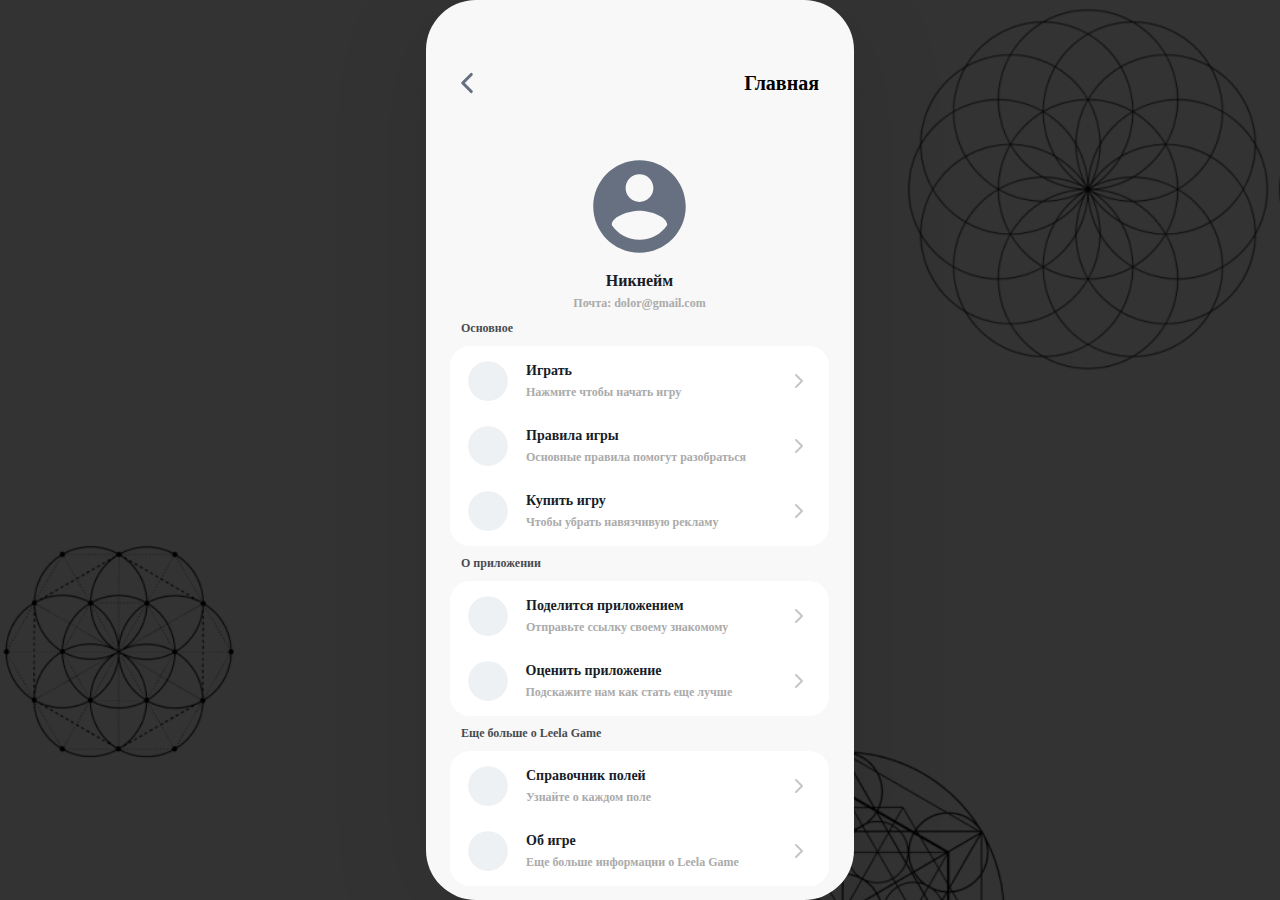
==== main.html @ deaa0a18 "Версия 1.2.27 Добавил Main.html" ====
<!DOCTYPE html>
<html lang="en">
    <head>
        <meta charset="UTF-8" />
        <meta name="viewport" content="width=device-width, initial-scale=1.0" />
        <title>Generated by Codia AI</title>
        <link rel="stylesheet" href="https://fonts.googleapis.com/css2?family=Mulish:wght@600;700&display=swap" />
        <link rel="stylesheet" href="styles.css">
    </head>
    <body>
        <div class="main-container">
            <div class="group">
                <div class="pic"></div>
                <span class="text">Главная</span>
            </div>
            <div class="box">
                <div class="img"></div>
                <div class="wrapper">
                    <span class="text-2">Никнейм</span
                    ><span class="text-3">Почта: dolor@gmail.com</span>
                </div>
                <div class="group-2"><span class="text-4">Основное</span></div>
                <div class="box-2">
                    <div class="box-3" id="playButton">
                        <div class="pic-2"></div>
                        <div class="box-4">
                            <span class="text-5">Играть</span><span class="text-6">Нажмите чтобы начать игру</span>
                        </div>
                        <div class="img-2"></div>
                    </div>                   
                    <div class="box-5">
                        <div class="pic-3"></div>
                        <div class="box-6">
                            <span class="text-7">Правила игры</span
                            ><span class="text-8">Основные правила помогут разобраться</span>
                        </div>
                        <div class="pic-4"></div>
                    </div>
                    <div class="box-7">
                        <div class="img-3"></div>
                        <div class="box-8">
                            <span class="text-9">Купить игру</span
                            ><span class="text-a">Чтобы убрать навязчивую рекламу</span>
                        </div>
                        <div class="pic-5"></div>
                    </div>
                </div>
                <div class="box-9"><span class="text-b">О приложении</span></div>
                <div class="group-3">
                    <div class="wrapper-2">
                        <div class="pic-6"></div>
                        <div class="wrapper-3">
                            <span class="text-c">Поделится приложением</span
                            ><span class="text-d">Отправьте ссылку своему знакомому</span>
                        </div>
                        <div class="pic-7"></div>
                    </div>
                    <div class="wrapper-4">
                        <div class="pic-8"></div>
                        <div class="box-a">
                            <span class="text-e">Оценить приложение</span
                            ><span class="text-f">Подскажите нам как стать еще лучше</span>
                        </div>
                        <div class="pic-9"></div>
                    </div>
                </div>
                <div class="group-4">
                    <span class="text-10">Еще больше о Leela Game</span>
                </div>
                <div class="section">
                    <div class="group-5">
                        <div class="pic-a"></div>
                        <div class="box-b">
                            <span class="text-11">Справочник полей</span
                            ><span class="text-12">Узнайте о каждом поле </span>
                        </div>
                        <div class="img-4"></div>
                    </div>
                    <div class="box-c">
                        <div class="img-5"></div>
                        <div class="wrapper-5">
                            <span class="text-13">Об игре</span
                            ><span class="text-14">Еще больше информации о Leela Game</span>
                        </div>
                        <div class="img-6"></div>
                    </div>
                </div>
            </div>
        </div>
        <!-- Generated by Codia AI - https://codia.ai/ -->
    </body>
</html>
---- styles.css ----
:root { /* Тема */
    --background-color-light: #333; /* Тёмный фон теперь светлая тема */
    --background-color-dark: #f4f4f4; /* Светлый фон теперь тёмная тема */
    --text-color-light: #fff; /* Светлый текст для "светлой темы" */
    --text-color-dark: #000; /* Тёмный текст для "тёмной темы" */ 
    --primary-color-light: #333; /* Цвет основной кнопки для новой "светлой темы" */
    --primary-color-dark: #333; /* Цвет основной кнопки для новой "тёмной темы" */
    /*--modal-bg-light: #c72525;
    --modal-bg-dark: #333333;*/
    /*--theme-color-light: #a50d0d; /* Цвет строки состояния для светлой темы */
    /*--theme-color-dark: #333; /* Цвет строки состояния для темной темы */
}

.theme-switcher { /* Переключатель темы */
    position: absolute; /* Абсолютное позиционирование элемента */
    top: 10px; /* Отступ сверху от родителя */
    right: 10px; /* Отступ справа от родителя */
    font-size: 16px; /* Размер шрифта элемента */
}

.toggle { /* Переключатель темы */
    position: relative; /* Относительное позиционирование для точного размещения дочерних элементов. */
    display: inline-block;
    width: 60px; /* Размер круга */
    height: 60px; /* Размер круга */
}

.toggle input { /* Переключатель темы */
    opacity: 0; /* Скрывает чекбокс */
    width: 0;
    height: 0;
}

.slider { /* Переключатель темы */
    position: absolute;
    cursor: pointer;
    top: 0;
    left: 0;
    width: 30px; /* Размер круга */
    height: 30px; /* Размер круга */
    background-color: #ccc; /* Цвет по умолчанию */
    border-radius: 50%; /* Делаем переключатель кругом */
    display: flex;
    align-items: center; /* Центрируем содержимое по вертикали */
    justify-content: center; /* Центрируем содержимое по горизонтали */
    transition: background-color 0.4s; /* Плавный переход для смены цвета */
}

.slider .icon { /* Переключатель темы */
    width: 24px; /* Размер иконок */
    height: 24px;
}

.slider .day-icon { /* Переключатель темы */
    display: block; /* Показываем иконку солнца по умолчанию */
}

.slider .night-icon { /* Переключатель темы */
    display: none; /* Скрываем иконку луны по умолчанию */
}

.toggle input:checked + .slider { /* Переключатель темы */
    background-color: #474747; /* Цвет для тёмной темы */
}

.toggle input:checked + .slider .day-icon { /* Переключатель темы */
    display: none; /* Скрываем иконку солнца при включении */
}

.toggle input:checked + .slider .night-icon { /* Переключатель темы */
    display: block; /* Показываем иконку луны при включении */
}


html, body {
    height: 100vh; /* Делаем всю страницу на 100% высоты экрана */
    width: 100vw;  /* Гарантируем полную ширину */
    margin: 0;
    padding: 0;
}

body {
    display: flex;
    flex-direction: column;
    align-items: center;
    justify-content: center;
    background-image: url('back.png'); /* Устанавливаем фоновое изображение */
    background-repeat: no-repeat;
    background-size: cover; /* Фон заполняет весь экран */
    background-position: center; /* Центрируем изображение */
    background-attachment: fixed; /* Фиксируем фон при прокрутке */
    background-color: var(--background-color-light); /* Фон для темы */
    color: var(--text-color-light); /* Цвет текста */
    transition: background-color 0.3s, color 0.3s; /* Плавный переход тем */
}

.game-version { /* Номер версии */
    position: absolute; /* Устанавливаем абсолютное позиционирование */
    top: 10px; /* Отступ от верхнего края */
    left: 20px; /* Отступ от левого края */
    font-size: 12px; /* Размер шрифта */
    color: #555; /* Цвет текста */
    padding: 5px 10px; /* Внутренние отступы */
    border-radius: 5px; /* Скругленные углы */
    z-index: 1000; /* Поверх других элементов */
    font-family: 'Inter', sans-serif;
}

.board-container {
    border-radius: 20px;
    position: relative;
    width: 82vmin;
    height: 82vmin;
    background: url('background.webp') no-repeat center center;
    background-size: cover;
    border: 2px solid var(--text-color-light);
    margin-left: auto; /* Автоматический отступ слева */
    margin-right: auto; /* Автоматический отступ справа */
}


.board { /* Доска деление */
    display: grid; /* Использует CSS Grid Layout для упрощения размещения элементов */
    grid-template-columns: repeat(9, 1fr); /* Делит контейнер на 9 равных колонок */
    grid-template-rows: repeat(8, 1fr); /* Делит контейнер на 8 равных строк */
    gap: 0; /* Убирает отступы между элементами сетки */
    position: absolute; /* Абсолютное позиционирование внутри родительского элемента */
    width: 100%; /* Ширина элемента занимает 100% от родительского контейнера */
    height: 100%; /* Высота элемента занимает 100% от родительского контейнера */
    border-radius: 20px;
    background: rgba(255, 255, 255, 0.2); /* Полупрозрачный белый фон для сетки */
}

.board::before { /* Доска элементы */
    content: ""; /* Добавляет псевдоэлемент перед содержимым .board */
    position: absolute; /* Абсолютное позиционирование внутри элемента .board */
    top: 0; /* Располагает верхнюю границу псевдоэлемента у верхней границы родителя */
    left: 0; /* Располагает левую границу псевдоэлемента у левой границы родителя */
    right: 0; /* Располагает правую границу псевдоэлемента у правой границы родителя */
    bottom: 0; /* Располагает нижнюю границу псевдоэлемента у нижней границы родителя */
    background-image: linear-gradient(to right, rgba(0, 0, 0, 0.1) 1px, transparent 1px), linear-gradient(to bottom, rgba(0, 0, 0, 0.1) 1px, transparent 1px); /* Добавляет две перекрещивающиеся сетки для создания эффекта линий */
    background-size: calc(100% / 9) calc(100% / 8); /* Размер ячеек сетки соответствует количеству колонок и строк */
    pointer-events: none; /* Отключает возможность взаимодействия с псевдоэлементом (например, клики) */
}

.cell {
    display: flex; /* Делает ячейку гибким контейнером */
    flex-direction: column; /* Располагает текст внутри ячейки по вертикали */
    align-items: center; /* Центрирует содержимое по горизонтали */
    justify-content: flex-start; /* Центрирует содержимое по вертикали */
    text-align: center; /* Центрирует текст */
    padding: 5%; /* Внутренний отступ от границ ячейки */
    font-size: 1vmin; /* Размер шрифта текста внутри ячейки */
    font-weight: bold; /* Делает текст жирным */
    color: #fff; /* Цвет текста */
    text-shadow: 1px 1px 2px #000; /* Тень для текста */
    background: rgba(0, 0, 0, 0.0); /* Полупрозрачный фон */
    overflow: hidden; /* Убирает содержимое, выходящее за границы */
    font-family: -apple-system, BlinkMacSystemFont, 'Segoe UI', Roboto, 'Helvetica Neue', Arial, sans-serif;
}

.cell span {
    font-size: 2.9vmin; /* Размер шрифта для цифр */
}

.player {
    width: 40px; /* Устанавливает ширину игрока */
    height: 40px; /* Устанавливает высоту игрока */
    background-color: rgba(229, 255, 0, 0.696); /* Полупрозрачный желтый цвет для игрока */
    border-radius: 50%; /* Делает игрока кругом */
    position: absolute; /* Абсолютное позиционирование для точного размещения */
    transform: translate(-50%, -50%); /* Центрирует элемент относительно своей позиции */
}

.controls {
    padding: 10px;
    position: relative;
    max-width: 400px; /* Максимальная ширина, чтобы не было слишком большого растяжения */
    margin-bottom: 10px; /* Отступ снизу */
}

.log { /* История логи */
    border-radius: 20px; /* Закругляет углы контейнера доски */
    max-width: 90vmin; /* Устанавливает максимальную ширину лога */
    margin-top: 10px; /* Отступ сверху для отделения от других элементов */
    text-align: left; /* Выравнивает текст по левому краю */
    font-size: 16px; /* Размер шрифта для текста */
    overflow-y: auto; /* Добавляет прокрутку по вертикали, если содержимое превышает высоту */
    height: 100%; /* Устанавливает фиксированную высоту для лога */
    border: 1px solid var(--text-color-dark); /* Рамка с использованием темного цвета текста */
    padding: 5px; /* Внутренние отступы вокруг текста */
    background: var(--background-color-light); /* Фон с использованием переменной темы */
}

.log-table { /* История логи1 */
    width: 100%; /* Таблица занимает всю ширину родителя */
    border-collapse: collapse; /* Убирает промежутки между границами ячеек */
    text-align: left; /* Выравнивание текста по левому краю */
    font-family: 'Inter', sans-serif;
}

.log-table th, .log-table td { /* История логи2 */
    padding: 8px; /* Внутренние отступы внутри ячеек */
    font-family: 'Inter', sans-serif;
}

.log-table th { /* История логи3 */
    background-color: var(--primary-color-light); /* Фон заголовков таблицы с использованием переменной темы */
    color: var(--text-color-light); /* Цвет текста заголовков */
    border-radius: 25px; /* Закругляет углы контейнера доски */
}

/* Кнопка "Начать заново" */
.restart-button {
    display: block; /* Превращаем кнопку в блочный элемент */
    font-size: 14px; /* Размер шрифта кнопки */
    padding: 10px 20px; /* Внутренние отступы для кнопки */
    margin-top: -68px; /* Отступ сверху для отделения от других элементов */
    margin-bottom: 20px; /* Отступ снизу для отделения от других элементов */
    background-color: #5a5a5a; /* Цвет фона кнопки */
    color: rgb(205, 205, 205); /* Цвет текста кнопки */
    border: none; /* Убираем стандартную рамку кнопки */
    border-radius: 25px; /* Закругленные углы кнопки */
    cursor: pointer; /* Указывает, что кнопка кликабельна */
    transition: background-color 0.3s ease; /* Плавное изменение цвета при наведении */
    font-family: 'Inter', sans-serif;
    margin-left: auto; /* Автоматический отступ слева */
    margin-right: auto; /* Автоматический отступ справа */
}

.restart-button:hover {
    background-color: #292929; /* Темнее при наведении */
}

/* Стили для 3D кубика */
.gen-container {
    display: inline-block;
    justify-content: center; /* Центрируем кубик по горизонтали */
    position: relative;
    width: 80px;
    height: 80px;
    perspective: 600px;
}

.contain-dice-6 {
    width: 100%;
    height: 100%;
    position: relative;
    transform-style: preserve-3d;
}

.dice {
    font-size: 20px; /* Устанавливает размер шрифта для текста внутри кнопки */
    cursor: pointer; /* Указывает, что элемент кликабельный */
    padding: 10px 20px; /* Добавляет внутренние отступы вокруг текста */
    background-color: var(--primary-color-light); /* Задает фон кнопки с использованием переменной темы */
    color: var(--text-color-light); /* Цвет текста кнопки */
    border: none; /* Убирает стандартную рамку кнопки */
    border-radius: 5px; /* Закругленные углы для кнопки */
}

.dice:hover {
    background-color: #0056b3; /* Меняет фон кнопки при наведении */
}

.dice-6 {
    width: 100%;
    height: 100%;
    position: absolute;
    transform-style: preserve-3d;
    transition: transform 0.6s ease;
}

.die-list {
    width: 100%;
    height: 100%;
    margin: 0;
    padding: 0;
    list-style: none;
    position: relative;
    transform-style: preserve-3d;
}

.die-item {
    position: absolute;
    width: 100%;
    height: 100%;
    backface-visibility: hidden;
    background: #ebebeb; /* Цвет кубика */
    border: 1px solid #323232; /* Цвет границы кубика */
    border-radius: 12px; /* Закругленные углы, если нужны */
    box-sizing: border-box;
    transform: translateZ(40px); /* Позиционируем грани в 3D-пространстве */
}

.die-item[data-side="1"] { transform: rotateX(0deg) translateZ(40px); }
.die-item[data-side="2"] { transform: rotateY(180deg) translateZ(40px); }
.die-item[data-side="3"] { transform: rotateY(-90deg) translateZ(40px); }
.die-item[data-side="4"] { transform: rotateY(90deg) translateZ(40px); }
.die-item[data-side="5"] { transform: rotateX(-90deg) translateZ(40px); }
.die-item[data-side="6"] { transform: rotateX(90deg) translateZ(40px); }

.dot {
    position: absolute;
    width: 12px; /* Размер точки */
    height: 12px;
    border-radius: 50%; /* Круглая форма */
    background: radial-gradient(circle, #000 100%, #333); /* Градиент для вдавленного вида */
    box-shadow: inset 2px 2px 3px rgba(255, 255, 255, 0.5); /* Внутренняя тень */
}

/* Расположение точек для каждой грани */
.die-item[data-side="1"] .dot { top: 50%; left: 50%; transform: translate(-50%, -50%); }
.die-item[data-side="2"] .dot:nth-child(1) { top: 20%; left: 20%; transform: translate(-50%, -50%); }
.die-item[data-side="2"] .dot:nth-child(2) { top: 80%; left: 80%; transform: translate(-50%, -50%); }
.die-item[data-side="3"] .dot:nth-child(1) { top: 20%; left: 20%; transform: translate(-50%, -50%); }
.die-item[data-side="3"] .dot:nth-child(2) { top: 50%; left: 50%; transform: translate(-50%, -50%); }
.die-item[data-side="3"] .dot:nth-child(3) { top: 80%; left: 80%; transform: translate(-50%, -50%); }
.die-item[data-side="4"] .dot:nth-child(1) { top: 20%; left: 20%; transform: translate(-50%, -50%); }
.die-item[data-side="4"] .dot:nth-child(2) { top: 20%; left: 80%; transform: translate(-50%, -50%); }
.die-item[data-side="4"] .dot:nth-child(3) { top: 80%; left: 20%; transform: translate(-50%, -50%); }
.die-item[data-side="4"] .dot:nth-child(4) { top: 80%; left: 80%; transform: translate(-50%, -50%); }
.die-item[data-side="5"] .dot:nth-child(1) { top: 20%; left: 20%; transform: translate(-50%, -50%); }
.die-item[data-side="5"] .dot:nth-child(2) { top: 20%; left: 80%; transform: translate(-50%, -50%); }
.die-item[data-side="5"] .dot:nth-child(3) { top: 50%; left: 50%; transform: translate(-50%, -50%); }
.die-item[data-side="5"] .dot:nth-child(4) { top: 80%; left: 20%; transform: translate(-50%, -50%); }
.die-item[data-side="5"] .dot:nth-child(5) { top: 80%; left: 80%; transform: translate(-50%, -50%); }
.die-item[data-side="6"] .dot:nth-child(1) { top: 20%; left: 20%; transform: translate(-50%, -50%); }
.die-item[data-side="6"] .dot:nth-child(2) { top: 50%; left: 20%; transform: translate(-50%, -50%); }
.die-item[data-side="6"] .dot:nth-child(3) { top: 80%; left: 20%; transform: translate(-50%, -50%); }
.die-item[data-side="6"] .dot:nth-child(4) { top: 20%; left: 80%; transform: translate(-50%, -50%); }
.die-item[data-side="6"] .dot:nth-child(5) { top: 50%; left: 80%; transform: translate(-50%, -50%); }
.die-item[data-side="6"] .dot:nth-child(6) { top: 80%; left: 80%; transform: translate(-50%, -50%); }

.die-list { transition: transform 0.6s ease; }


.die-list { /* Анимация броска */
    transition: transform 0.6s ease; /* Добавляет плавный переход для вращения кубика */
}

.die-list[data-roll="1"] { transform: rotateX(0deg) rotateY(0deg); }
.die-list[data-roll="2"] { transform: rotateY(180deg); }
.die-list[data-roll="4"] { transform: rotateY(-90deg); }
.die-list[data-roll="3"] { transform: rotateY(90deg); }
.die-list[data-roll="6"] { transform: rotateX(-90deg); }
.die-list[data-roll="5"] { transform: rotateX(90deg); }

.trail { /* Шлейф после броска */
    width: 40px; /* Размер шлейфа совпадает с размером игрока */
    height: 40px;
    background-color: rgba(255, 183, 0, 0.3); /* Полупрозрачный красный цвет */
    border-radius: 50%; /* Круглый элемент */
    position: absolute;
    transform: translate(-50%, -50%);
    pointer-events: none; /* Шлейф не мешает кликам */
    animation: fadeOut 2.5s ease-out forwards; /* Анимация исчезновения */
}

@keyframes fadeOut {
    0% {
        opacity: 1;
    }
    100% {
        opacity: 0;
    }
}

.footer {
    position: fixed; /* Фиксируем футер внизу экрана */
    bottom: 1px; /* Отступ от нижнего края экрана */
    left: 50%; /* Центрируем футер по горизонтали */
    transform: translateX(-50%); /* Для точного центрирования */
    width: 100%; /* Задаём ширину футера */
    height: 60px; /* Высота футера */
    background-color: var(--footer-bg-light); /* Цвет по умолчанию */
    color: var(--footer-text-light); /* Цвет текста по умолчанию */
    border-radius: 40px 40px 0 0; /* Закругление только сверху */
    box-shadow: 0 7px 5px rgba(0, 0, 0, 0.2); /* Добавляем тень */
    display: flex; /* Flexbox для размещения содержимого */
    justify-content: space-around; /* Равномерное распределение кнопок */
    align-items: center; /* Центрируем кнопки по вертикали */
    z-index: 100; /* Поверх других элементов */
/* padding: 0 10px; /* Внутренние отступы */
    transition: background-color 0.4s, color 0.4s; /* Плавный переход для цвета */
}

.footer-button {
    background: none; /* Убираем стандартный фон кнопок */
    border: none; /* Убираем рамку кнопок */
    cursor: pointer; /* Указатель мыши при наведении */
    text-align: center; /* Текст под иконкой */
    display: flex; /* Flexbox для расположения текста и иконки */
    flex-direction: column; /* Иконка сверху, текст снизу */
    align-items: center; /* Центрируем содержимое кнопки */
    justify-content: center; /* Центрируем содержимое кнопки */
    font-size: 16px; /* Размер текста */
    color: inherit; /* Используем цвет текста футера */
    font-family: -apple-system, BlinkMacSystemFont, 'Segoe UI', Roboto, 'Helvetica Neue', Arial, sans-serif;
}

.footer-icon {
    width: 24px; /* Ширина иконки */
    height: 24px; /* Высота иконки */
    filter: invert(16%) sepia(0%) saturate(0%) hue-rotate(0deg) brightness(75%);    margin-bottom: 4px; /* Отступ между иконкой и текстом */
}

.footer-button:hover .footer-icon {
    filter: invert(25%) sepia(0%) saturate(0%) hue-rotate(0deg) brightness(100%);
}

.footer-button span {
    font-size: 12px; /* Размер текста под иконкой */
}

.modal {
    background-color: var(--modal-bg-light);
}

body.dark-mode .modal {
    background-color: var(--modal-bg-dark);
}
/* Основной стиль модального окна */
.modal {
    position: fixed;
    bottom: -100%; /* Скрыто за пределами экрана */
    left: 0;
    width: 100%;
    height: 75vh; /* Высота окна 75% от высоты экрана */
    background-color: rgb(240, 240, 240); /* Светло-серый фон окна */
    box-shadow: 0 -4px 10px rgba(0, 0, 0, 0.2); /* Тень для эффекта подъёма */
    border-top-left-radius: 20px;
    border-top-right-radius: 20px;
    transition: bottom 0.3s ease-in-out; /* Анимация появления */
    z-index: 1000; /* Поверх overlay */
    display: flex; /* Flexbox для управления размещением */
    overflow: hidden; /* Обрезает содержимое за закруглениями */
    flex-direction: column; /* Элементы располагаются вертикально */
}

/* Содержимое модального окна */
.modal-content {
    padding: 20px;
    text-align: center;
    flex: 1; /* Занимает всё доступное пространство, оставляя место для кнопки */
    overflow-y: auto; /* Прокрутка содержимого, если его больше окна */
    z-index: 2; /* Поверх overlay */
}

/* Кнопка "Свернуть" */
.close-button {
    background: none;
    border: none;
    cursor: pointer;
    width: 40px;
    height: 40px;
    margin: 10px auto; /* Центрируем кнопку горизонтально */
    display: block;
    text-align: center;
    align-self: center; /* Центрируем кнопку внутри flex-контейнера */
    z-index: 2; /* Поверх overlay */
}

/* Затемнение фона (overlay) */
.modal-overlay {
    position: absolute;
    top: 0;
    left: 0;
    width: 100%;
    height: 100%;
    background-color: rgba(0, 0, 0, 0.5); /* Полупрозрачный тёмный фон */
    z-index: 1; /* Под контентом модального окна */
}

/*Затемнение фона при открытом модальном окне*/
body.modal-open::before {
    content: '';
    position: fixed;
    top: 0;
    left: 0;
    width: 100%;
    height: 100%;
    background-color: rgba(0, 0, 0, 0.5); /* Тёмный фон при открытии модального окна */
    z-index: 999; /* Затемнение под модальным окном */
}

/* Добавьте эти стили в ваш CSS файл */
.modal-content {
    display: flex;
    flex-direction: column;
    max-height: 80vh;
    overflow-y: auto;
}

.modal-content h2 {
    margin-bottom: 20px;
    text-align: center;
    font-size: 16px; /* Размер текста под иконкой */
    font-family: 'Inter', sans-serif;
}

.log {
    flex-grow: 1; /* Позволяет истории занимать доступное пространство */
    overflow-y: auto; /* Добавляет прокрутку, если контент выходит за границы */
    max-height: 60vh; /* Ограничивает высоту истории ходов */
}

/* Обновленные стили для таблицы логов */
.log-table {
    width: 100%;
    border-collapse: collapse;
    border-spacing: 0;
}

.log-table th,
.log-table td {
    padding: 8px;
    text-align: left;
    border: none; /* Убираем границы ячеек */
}

/* Стиль для заголовка таблицы */
.log-table thead {
    position: sticky;
    top: 0;
    z-index: 10;
}

/* Делаем одну строку для заголовка */
.log-table thead tr {
    display: flex;
    width: 100%;
}

/* Задаем ширину для каждой колонки заголовка */
.log-table thead th {
    flex: 1;
}

/* Первая колонка (Ход) поменьше */
.log-table thead th:first-child {
    flex: 0.5;
}

/* Последняя колонка (Описание) побольше */
.log-table thead th:last-child {
    flex: 2;
}

/* Стили для тела таблицы */
.log-table tbody tr {
    display: flex;
    width: 100%;
    border-bottom: 1px solid rgba(0, 0, 0, 0.1); /* Тонкая линия между строками */
}

.log-table tbody td {
    flex: 1;
}

/* Соответствующие пропорции для ячеек тела таблицы */
.log-table tbody td:first-child {
    flex: 0.5;
}

.log-table tbody td:last-child {
    flex: 2;
}

/* Чередующийся цвет строк */
.log-table tbody tr:nth-child(even) {
    background-color: rgba(0, 0, 0, 0.05);
}


/* Стили для окна с текущим ходом */
.turn-info {
    display: flex;
    align-items: center;
    --primary-color-light: #333; /* Цвет основной кнопки для новой "светлой темы" */
    --primary-color-dark: #333; /* Цвет основной кнопки для новой "тёмной темы" */
    border-radius: 10px;
    margin: 10px auto; /* Центрирование блока */
    padding: 10px;
    box-shadow: 0 4px 10px rgba(0, 0, 0, 0.2);
    width: 77vmin;
    height: 20vmin;
    position: relative;
    justify-content: flex-start;
    width: 79vw; /* 80% ширины экрана */
    max-width: 400px; /* Максимальная ширина, чтобы не было слишком большого растяжения */
    font-family: 'Inter', sans-serif;
}

.turn-icon {
    width: 100%;
    height: 100%;
    object-fit: cover;
    border-radius: 15px;
}

.icon-container {
    position: relative;
    width: 70px; /* Размер картинки */
    height: 70px;
    border-radius: 15px;
    overflow: hidden;
}

.dice-overlay {
    position: absolute;
    top: 50%;
    left: 50%;
    transform: translate(-50%, -50%); /* Центрируем текст внутри картинки */
    background: rgba(0, 0, 0, 0.7);
    color: white;
    font-weight: bold;
    font-size: 18px;
    padding: -1px 10px;
    border-radius: 50%;
    text-align: center;
    width: 40px;
    height: 40px;
    display: flex;
    align-items: center;
    justify-content: center;
}

.turn-text {
    display: flex;
    flex-direction: column; /* Название сверху, ход под ним */
    justify-content: center;
    align-items: flex-start; /* Выравниваем текст влево */
    margin-left: 15px; /* Отступ слева от картинки */
}

.turn-name {
    font-weight: bold;
    font-size: 16px;
}

.turn-details {
    font-size: 14px;
    color: gray;
}

.dice-result {
    background: rgba(0, 0, 0, 0.1);
    padding: 8px 12px;
    border-radius: 12px;
    font-weight: bold;
    font-size: 14px;
    position: absolute;
    right: 10px;
    bottom: 10px;
}


.turn-buttons {
    display: flex;
    gap: 10px; /* Расстояние между кнопками */
    margin-top: 8px; /* Отступ сверху от текста */
    }

.turn-btn {
    background-color: #555;
    color: white;
    width: 100px;
    height: 33px;
    border: none;
    padding: 5px 12px;
    border-radius: 8px;
    font-size: 14px;
    cursor: pointer;
    transition: background 0.3s;
    font-family: -apple-system, BlinkMacSystemFont, 'Segoe UI', Roboto, 'Helvetica Neue', Arial, sans-serif;
}

.turn-btn:hover {
    background-color: #777;
}


.message-container {
    display: flex;
    align-items: center; /* Вертикальное выравнивание по центру */
    justify-content: center; /* Горизонтальное выравнивание по центру */
    --primary-color-light: #333; /* Цвет основной кнопки для новой "светлой темы" */
    --primary-color-dark: #333; /* Цвет основной кнопки для новой "тёмной темы" */
    border-radius: 20px;
    padding: 20px;
    position: relative;
    font-family: 'Inter', sans-serif;
    height: 30px; /* Фиксированная высота контейнера */
    box-sizing: border-box; /* Чтобы padding не увеличивал размеры контейнера */
    visibility: visible; /* Контейнер всегда видимый */
}

.message-container .message {
    display: block;
    visibility: hidden; /* Скрываем текст, когда он отсутствует */
}

/* Когда текст появляется */
.message-container .message:not(:empty) {
    visibility: visible;
}
    
/* Стили для overlay */
.popup-overlay {
    display: none;
    position: fixed;
    top: 0;
    left: 0;
    width: 100%;
    height: 100%;
    background: rgba(0, 0, 0, 0.5);
    z-index: 999;
}

/* Стили для всплывающего окна */
.popup {
    display: none;
    position: fixed;
    top: -100%; /* Изначально скрыто сверху */
    left: 50%;
    transform: translateX(-50%);
    background: var(--background-color-light); /* Фон с использованием переменной темы */
    --text-color-light: #fff; /* Светлый текст для "светлой темы" */
    --text-color-dark: #202020; /* Тёмный текст для "тёмной темы" */ 
    box-shadow: 0 4px 8px rgba(0, 0, 0);
    padding: 15px;
    border-radius: 8px;
    min-width: 320px; /* Минимальная ширина 300px */
    max-width: 400px; /* Максимальная ширина 400px */
    min-height: 550px; /* Минимальная высота 300px */
    max-height: 600px; /* Максимальная высота 500px (можно убрать, если не нужно) */
    z-index: 2000;
    transition: top 0.3s ease-in-out;
    overflow: auto; /* Добавляем прокрутку, если содержимое выходит за границы */
}

.popup-content {
    position: relative;
}

.popup-close {
    position: absolute;
    top: 1px;  /* Отступ сверху */
    right: 10px;  /* Отступ справа */
    font-size: 25px;
    cursor: pointer;
    z-index: 10;  /* Убедитесь, что кнопка закрытия поверх контента */
}

.popup-text {
    font-size: 16px;
    --text-color-light: #fff; /* Светлый текст для "светлой темы" */
    --text-color-dark: #2d2d2d; /* Тёмный текст для "тёмной темы" */ 
    /*font-family: -apple-system, BlinkMacSystemFont, 'Segoe UI', Roboto, 'Helvetica Neue', Arial, sans-serif;*/
    font-family: 'Inter', sans-serif;
    margin-top: 12px;
    line-height: 1.5; /* Интервал между строками 1.15 */
    text-align: justify; /* Выравнивание текста по ширине */
    text-justify: inter-word; /* Улучшенное выравнивание слов */
}

.popup-text p {
    margin-bottom: 10px; /* Отступ между абзацами */
    text-indent: 20px; /* Отступ первой строки абзаца */
    margin-top: 10px; /* Отступ сверху */
}


/* Main*/

/* Для мобильных устройств с экранами до 480px */
@media (max-width: 480px) {
    .main-container {
        width: 100%;
        padding: 10px;
    }

    .group {
        flex-direction: column;  /* Размещение элементов в колонку */
        margin: 10px 0;
    }

    .pic {
        width: 50px;
        height: 50px;
    }

    .text {
        font-size: 18px;
    }

    .box {
        width: 100%;
        margin: 20px 0;
    }

    .img {
        width: 80px;
        height: 80px;
    }
}

.main-container,
.main-container * {
    box-sizing: border-box;
}

input,
select,
textarea,
button {
    outline: 0;
}

.main-container {
    position: relative;
    width: 428px;
    height: 926px;
    margin: 0 auto;
    background: #f8f8f8;
    overflow: hidden;
    border-radius: 50px;
    box-shadow: 0 20px 104px 0 rgba(0, 0, 0, 0.1);
}
.group {
    display: flex;
    align-items: center;
    justify-content: space-between;
    flex-wrap: nowrap;
    position: relative;
    width: 369px;
    margin: 66px 0 0 24px;
    z-index: 56;
}
.pic {
    flex-shrink: 0;
    position: relative;
    width: 34px;
    height: 34px;
    background: url(./assets/images/icons_left.svg)
        no-repeat center;
    background-size: cover;
    z-index: 57;
    overflow: hidden;
}
.text {
    flex-shrink: 0;
    flex-basis: auto;
    position: relative;
    height: 19px;
    color: #000000;
    font-family: Mulish, var(--default-font-family);
    font-size: 20px;
    font-weight: 700;
    line-height: 19px;
    text-align: left;
    white-space: nowrap;
    z-index: 58;
}
.box {
    display: flex;
    flex-direction: column;
    align-items: center;
    justify-content: center;
    flex-wrap: nowrap;
    gap: 10px;
    position: relative;
    width: 379px;
    margin: 51px 0 0 24px;
}
.img {
    flex-shrink: 0;
    position: relative;
    width: 111px;
    height: 111px;
    background: url(./assets/images/account.svg)
        no-repeat center;
    background-size: cover;
    z-index: 1;
    overflow: hidden;
}
.wrapper {
    flex-shrink: 0;
    position: relative;
    width: 209px;
    height: 39px;
    font-size: 0px;
    z-index: 2;
}
.text-2 {
    display: flex;
    align-items: flex-start;
    justify-content: center;
    position: relative;
    width: 71px;
    height: 18px;
    margin: 0 0 0 69px;
    color: #181d27;
    font-family: Mulish, var(--default-font-family);
    font-size: 16px;
    font-weight: 600;
    line-height: 18px;
    text-align: center;
    white-space: nowrap;
    z-index: 3;
}
.text-3 {
    display: flex;
    align-items: flex-start;
    justify-content: center;
    position: relative;
    width: 209px;
    height: 15px;
    margin: 6px 0 0 0;
    color: #ababab;
    font-family: Mulish, var(--default-font-family);
    font-size: 12px;
    font-weight: 600;
    line-height: 15px;
    text-align: center;
    white-space: nowrap;
    z-index: 4;
}
.group-2 {
    flex-shrink: 0;
    position: relative;
    width: 357px;
    height: 15px;
    z-index: 5;
}
.text-4 {
    display: flex;
    align-items: flex-start;
    justify-content: flex-start;
    position: absolute;
    height: 15px;
    top: 0;
    left: 0;
    color: #181d27;
    font-family: Mulish, var(--default-font-family);
    font-size: 12px;
    font-weight: 600;
    line-height: 15px;
    text-align: left;
    white-space: nowrap;
    opacity: 0.8;
    z-index: 6;
}
.box-2 {
    display: flex;
    flex-direction: column;
    align-items: center;
    justify-content: center;
    flex-wrap: nowrap;
    flex-shrink: 0;
    gap: 25px;
    position: relative;
    width: 379px;
    padding: 15px 20px 15px 20px;
    background: #ffffff;
    z-index: 7;
    border-radius: 20px;
}
.box-3 {
    display: flex;
    align-items: center;
    justify-content: space-between;
    flex-wrap: nowrap;
    flex-shrink: 0;
    position: relative;
    width: 343px;
    z-index: 8;
}
.pic-2 {
    flex-shrink: 0;
    position: relative;
    width: 40px;
    height: 40px;
    background: url(./assets/images/ellipse.svg)
        no-repeat center;
    background-size: cover;
    z-index: 9;
    border-radius: 50%;
}
.box-4 {
    display: flex;
    flex-direction: column;
    align-items: flex-start;
    justify-content: space-between;
    flex-wrap: nowrap;
    flex-shrink: 0;
    position: relative;
    width: 243px;
    height: 38px;
    z-index: 10;
}
.text-5 {
    flex-shrink: 0;
    flex-basis: auto;
    position: relative;
    height: 18px;
    color: #181d27;
    font-family: Mulish, var(--default-font-family);
    font-size: 14px;
    font-weight: 600;
    line-height: 17.57px;
    text-align: left;
    white-space: nowrap;
    z-index: 11;
}
.text-6 {
    flex-shrink: 0;
    flex-basis: auto;
    position: relative;
    height: 15px;
    color: #ababab;
    font-family: Mulish, var(--default-font-family);
    font-size: 12px;
    font-weight: 600;
    line-height: 15px;
    text-align: left;
    white-space: nowrap;
    z-index: 12;
}
.img-2 {
    flex-shrink: 0;
    position: relative;
    width: 24px;
    height: 24px;
    background: url(./assets/images/icons_right.svg)
        no-repeat center;
    background-size: 100% 100%;
    z-index: 13;
    overflow: hidden;
}
.box-5 {
    display: flex;
    align-items: center;
    justify-content: space-between;
    flex-wrap: nowrap;
    flex-shrink: 0;
    position: relative;
    width: 343px;
    z-index: 14;
}
.pic-3 {
    flex-shrink: 0;
    position: relative;
    width: 40px;
    height: 40px;
    background: url(./assets/images/ellipse.svg)
        no-repeat center;
    background-size: cover;
    z-index: 15;
    border-radius: 50%;
}
.box-6 {
    display: flex;
    flex-direction: column;
    align-items: flex-start;
    flex-wrap: nowrap;
    flex-shrink: 0;
    gap: 5px;
    position: relative;
    width: 243px;
    z-index: 16;
}
.text-7 {
    flex-shrink: 0;
    flex-basis: auto;
    position: relative;
    height: 18px;
    color: #181d27;
    font-family: Mulish, var(--default-font-family);
    font-size: 14px;
    font-weight: 600;
    line-height: 17.57px;
    text-align: left;
    white-space: nowrap;
    z-index: 17;
}
.text-8 {
    flex-shrink: 0;
    flex-basis: auto;
    position: relative;
    height: 15px;
    color: #ababab;
    font-family: Mulish, var(--default-font-family);
    font-size: 12px;
    font-weight: 600;
    line-height: 15px;
    text-align: left;
    white-space: nowrap;
    z-index: 18;
}
.pic-4 {
    flex-shrink: 0;
    position: relative;
    width: 24px;
    height: 24px;
    background: url(./assets/images/icons_right.svg)
        no-repeat center;
    background-size: 100% 100%;
    z-index: 19;
    overflow: hidden;
}
.box-7 {
    display: flex;
    align-items: center;
    justify-content: space-between;
    flex-wrap: nowrap;
    flex-shrink: 0;
    position: relative;
    width: 343px;
    z-index: 20;
}
.img-3 {
    flex-shrink: 0;
    position: relative;
    width: 40px;
    height: 40px;
    background: url(./assets/images/ellipse.svg)
        no-repeat center;
    background-size: cover;
    z-index: 21;
    border-radius: 50%;
}
.box-8 {
    display: flex;
    flex-direction: column;
    align-items: flex-start;
    flex-wrap: nowrap;
    flex-shrink: 0;
    gap: 5px;
    position: relative;
    width: 243px;
    z-index: 22;
}
.text-9 {
    flex-shrink: 0;
    flex-basis: auto;
    position: relative;
    height: 18px;
    color: #181d27;
    font-family: Mulish, var(--default-font-family);
    font-size: 14px;
    font-weight: 600;
    line-height: 17.57px;
    text-align: left;
    white-space: nowrap;
    z-index: 23;
}
.text-a {
    flex-shrink: 0;
    flex-basis: auto;
    position: relative;
    height: 15px;
    color: #ababab;
    font-family: Mulish, var(--default-font-family);
    font-size: 12px;
    font-weight: 600;
    line-height: 15px;
    text-align: left;
    white-space: nowrap;
    z-index: 24;
}
.pic-5 {
    flex-shrink: 0;
    position: relative;
    width: 24px;
    height: 24px;
    background: url(./assets/images/icons_right.svg)
        no-repeat center;
    background-size: 100% 100%;
    z-index: 25;
    overflow: hidden;
}
.box-9 {
    flex-shrink: 0;
    position: relative;
    width: 357px;
    height: 15px;
    z-index: 26;
}
.text-b {
    display: flex;
    align-items: flex-start;
    justify-content: flex-start;
    position: absolute;
    height: 15px;
    top: 0;
    left: 0;
    color: #181d27;
    font-family: Mulish, var(--default-font-family);
    font-size: 12px;
    font-weight: 600;
    line-height: 15px;
    text-align: left;
    white-space: nowrap;
    opacity: 0.8;
    z-index: 27;
}
.group-3 {
    display: flex;
    flex-direction: column;
    align-items: center;
    justify-content: center;
    flex-wrap: nowrap;
    flex-shrink: 0;
    gap: 25px;
    position: relative;
    width: 379px;
    padding: 15px 20px 15px 20px;
    background: #ffffff;
    z-index: 28;
    border-radius: 20px;
}
.wrapper-2 {
    display: flex;
    align-items: center;
    justify-content: space-between;
    flex-wrap: nowrap;
    flex-shrink: 0;
    position: relative;
    width: 343px;
    z-index: 29;
}
.pic-6 {
    flex-shrink: 0;
    position: relative;
    width: 40px;
    height: 40px;
    background: url(./assets/images/ellipse.svg)
        no-repeat center;
    background-size: cover;
    z-index: 30;
    border-radius: 50%;
}
.wrapper-3 {
    display: flex;
    flex-direction: column;
    align-items: flex-start;
    flex-wrap: nowrap;
    flex-shrink: 0;
    gap: 5px;
    position: relative;
    width: 243px;
    z-index: 31;
}
.text-c {
    flex-shrink: 0;
    flex-basis: auto;
    position: relative;
    height: 18px;
    color: #181d27;
    font-family: Mulish, var(--default-font-family);
    font-size: 14px;
    font-weight: 600;
    line-height: 17.57px;
    text-align: left;
    white-space: nowrap;
    z-index: 32;
}
.text-d {
    display: flex;
    align-items: flex-start;
    justify-content: flex-start;
    flex-shrink: 0;
    flex-basis: auto;
    position: relative;
    width: 243px;
    height: 15px;
    color: #ababab;
    font-family: Mulish, var(--default-font-family);
    font-size: 12px;
    font-weight: 600;
    line-height: 15px;
    text-align: left;
    white-space: nowrap;
    z-index: 33;
}
.pic-7 {
    flex-shrink: 0;
    position: relative;
    width: 24px;
    height: 24px;
    background: url(./assets/images/icons_right.svg)
        no-repeat center;
    background-size: 100% 100%;
    z-index: 34;
    overflow: hidden;
}
.wrapper-4 {
    display: flex;
    align-items: center;
    justify-content: space-between;
    flex-wrap: nowrap;
    flex-shrink: 0;
    position: relative;
    width: 343px;
    z-index: 35;
}
.pic-8 {
    flex-shrink: 0;
    position: relative;
    width: 40px;
    height: 40px;
    background: url(./assets/images/ellipse.svg)
        no-repeat center;
    background-size: cover;
    z-index: 36;
    border-radius: 50%;
}
.box-a {
    display: flex;
    flex-direction: column;
    align-items: flex-start;
    flex-wrap: nowrap;
    flex-shrink: 0;
    gap: 5px;
    position: relative;
    width: 244px;
    z-index: 37;
}
.text-e {
    flex-shrink: 0;
    flex-basis: auto;
    position: relative;
    height: 18px;
    color: #181d27;
    font-family: Mulish, var(--default-font-family);
    font-size: 14px;
    font-weight: 600;
    line-height: 17.57px;
    text-align: left;
    white-space: nowrap;
    z-index: 38;
}
.text-f {
    flex-shrink: 0;
    flex-basis: auto;
    position: relative;
    height: 15px;
    color: #ababab;
    font-family: Mulish, var(--default-font-family);
    font-size: 12px;
    font-weight: 600;
    line-height: 15px;
    text-align: left;
    white-space: nowrap;
    z-index: 39;
}
.pic-9 {
    flex-shrink: 0;
    position: relative;
    width: 24px;
    height: 24px;
    background: url(./assets/images/icons_right.svg)
        no-repeat center;
    background-size: 100% 100%;
    z-index: 40;
    overflow: hidden;
}
.group-4 {
    flex-shrink: 0;
    position: relative;
    width: 357px;
    height: 15px;
    z-index: 41;
}
.text-10 {
    display: flex;
    align-items: flex-start;
    justify-content: flex-start;
    position: absolute;
    height: 15px;
    top: 0;
    left: 0;
    color: #181d27;
    font-family: Mulish, var(--default-font-family);
    font-size: 12px;
    font-weight: 600;
    line-height: 15px;
    text-align: left;
    white-space: nowrap;
    opacity: 0.8;
    z-index: 42;
}
.section {
    display: flex;
    flex-direction: column;
    align-items: center;
    justify-content: center;
    flex-wrap: nowrap;
    flex-shrink: 0;
    gap: 25px;
    position: relative;
    width: 379px;
    padding: 15px 20px 15px 20px;
    background: #ffffff;
    z-index: 43;
    border-radius: 20px;
}
.group-5 {
    display: flex;
    align-items: center;
    justify-content: space-between;
    flex-wrap: nowrap;
    flex-shrink: 0;
    position: relative;
    width: 343px;
    z-index: 44;
}
.pic-a {
    flex-shrink: 0;
    position: relative;
    width: 40px;
    height: 40px;
    background: url(./assets/images/ellipse.svg)
        no-repeat center;
    background-size: cover;
    z-index: 45;
    border-radius: 50%;
}
.box-b {
    display: flex;
    flex-direction: column;
    align-items: flex-start;
    flex-wrap: nowrap;
    flex-shrink: 0;
    gap: 5px;
    position: relative;
    width: 243px;
    z-index: 46;
}
.text-11 {
    flex-shrink: 0;
    flex-basis: auto;
    position: relative;
    height: 18px;
    color: #181d27;
    font-family: Mulish, var(--default-font-family);
    font-size: 14px;
    font-weight: 600;
    line-height: 17.57px;
    text-align: left;
    white-space: nowrap;
    z-index: 47;
}
.text-12 {
    flex-shrink: 0;
    flex-basis: auto;
    position: relative;
    height: 15px;
    color: #ababab;
    font-family: Mulish, var(--default-font-family);
    font-size: 12px;
    font-weight: 600;
    line-height: 15px;
    text-align: left;
    white-space: nowrap;
    z-index: 48;
}
.img-4 {
    flex-shrink: 0;
    position: relative;
    width: 24px;
    height: 24px;
    background: url(./assets/images/icons_right.svg)
        no-repeat center;
    background-size: 100% 100%;
    z-index: 49;
    overflow: hidden;
}
.box-c {
    display: flex;
    align-items: center;
    justify-content: space-between;
    flex-wrap: nowrap;
    flex-shrink: 0;
    position: relative;
    width: 343px;
    z-index: 50;
}
.img-5 {
    flex-shrink: 0;
    position: relative;
    width: 40px;
    height: 40px;
    background: url(./assets/images/ellipse.svg)
        no-repeat center;
    background-size: cover;
    z-index: 51;
    border-radius: 50%;
}
.wrapper-5 {
    display: flex;
    flex-direction: column;
    align-items: flex-start;
    flex-wrap: nowrap;
    flex-shrink: 0;
    gap: 5px;
    position: relative;
    width: 243px;
    z-index: 52;
}
.text-13 {
    flex-shrink: 0;
    flex-basis: auto;
    position: relative;
    height: 18px;
    color: #181d27;
    font-family: Mulish, var(--default-font-family);
    font-size: 14px;
    font-weight: 600;
    line-height: 17.57px;
    text-align: left;
    white-space: nowrap;
    z-index: 53;
}
.text-14 {
    flex-shrink: 0;
    flex-basis: auto;
    position: relative;
    height: 15px;
    color: #ababab;
    font-family: Mulish, var(--default-font-family);
    font-size: 12px;
    font-weight: 600;
    line-height: 15px;
    text-align: left;
    white-space: nowrap;
    z-index: 54;
}
.img-6 {
    flex-shrink: 0;
    position: relative;
    width: 24px;
    height: 24px;
    background: url(./assets/images/icons_right.svg)
        no-repeat center;
    background-size: 100% 100%;
    z-index: 55;
    overflow: hidden;
}
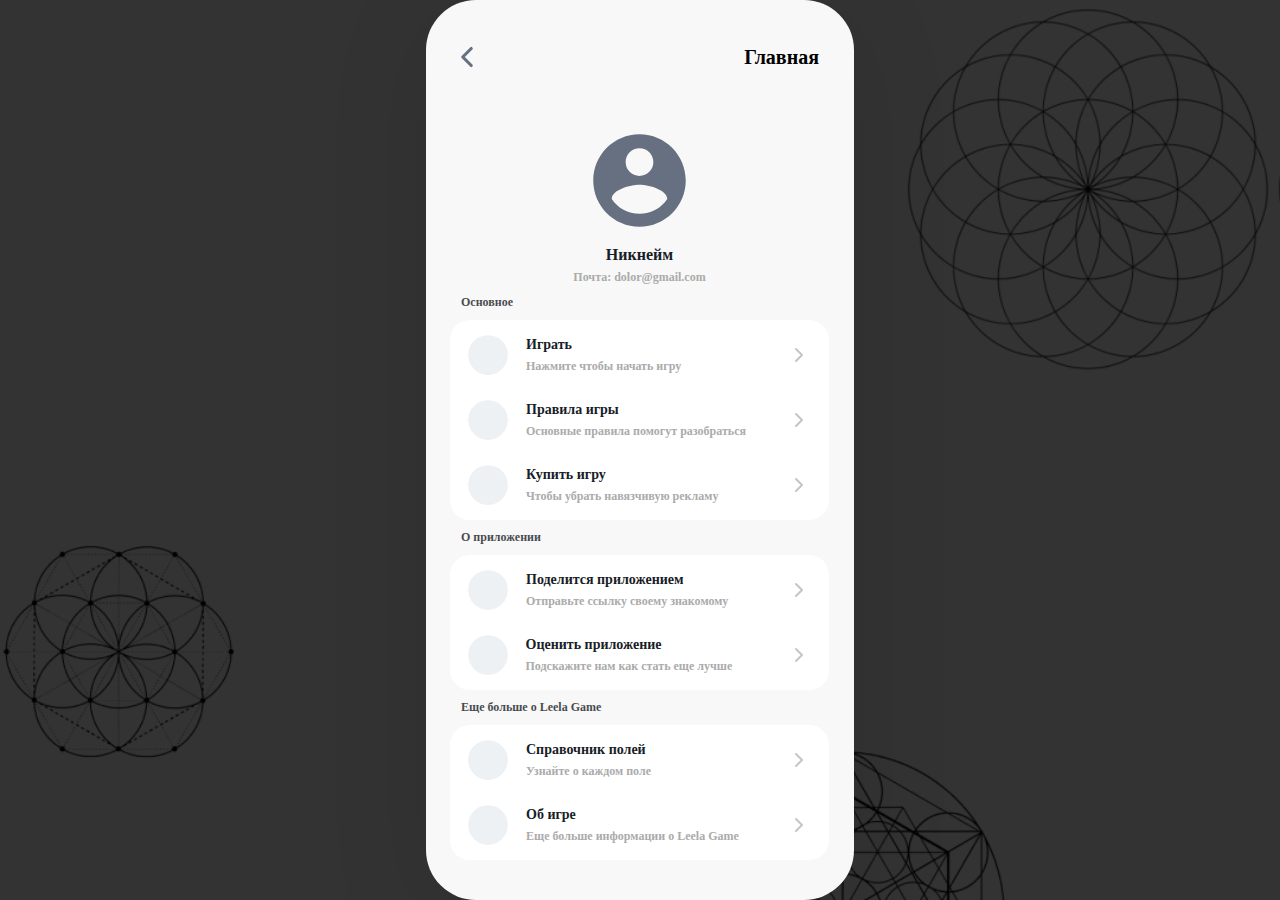
==== commit 6556a1e2: "Версия 1.2.28. Добавил переход на главную с main" ====
--- a/main.html
+++ b/main.html
@@ -3,14 +3,18 @@
     <head>
         <meta charset="UTF-8" />
         <meta name="viewport" content="width=device-width, initial-scale=1.0" />
+        <meta name="theme-color" id="themeColor" content="#ccc">
+        <link rel="stylesheet" href="styles.css">
+        <link rel="manifest" href="manifest.json">
         <title>Generated by Codia AI</title>
         <link rel="stylesheet" href="https://fonts.googleapis.com/css2?family=Mulish:wght@600;700&display=swap" />
-        <link rel="stylesheet" href="styles.css">
+        <link href="https://fonts.googleapis.com/css2?family=Inter:wght@300;400;500;600;700&display=swap" rel="stylesheet">
+        <script src="scripts.js" defer></script>       
     </head>
     <body>
         <div class="main-container">
             <div class="group">
-                <div class="pic"></div>
+                <div class="pic" onclick="window.location.href='index.html';" style="cursor: pointer;"></div>
                 <span class="text">Главная</span>
             </div>
             <div class="box">
@@ -21,13 +25,13 @@
                 </div>
                 <div class="group-2"><span class="text-4">Основное</span></div>
                 <div class="box-2">
-                    <div class="box-3" id="playButton">
+                    <div class="box-3" id="playButton" style="cursor: pointer;">
                         <div class="pic-2"></div>
                         <div class="box-4">
                             <span class="text-5">Играть</span><span class="text-6">Нажмите чтобы начать игру</span>
                         </div>
                         <div class="img-2"></div>
-                    </div>                   
+                    </div>                                
                     <div class="box-5">
                         <div class="pic-3"></div>
                         <div class="box-6">
--- a/styles.css
+++ b/styles.css
@@ -835,7 +835,7 @@
     flex-wrap: nowrap;
     position: relative;
     width: 369px;
-    margin: 66px 0 0 24px;
+    margin: 40px 0 0 24px;
     z-index: 56;
 }
 .pic {
@@ -1549,3 +1549,9 @@
     z-index: 55;
     overflow: hidden;
 }
+
+.playButton {
+    position: relative;
+    z-index: 10; /* Обеспечивает, что элемент будет поверх других */
+}
+
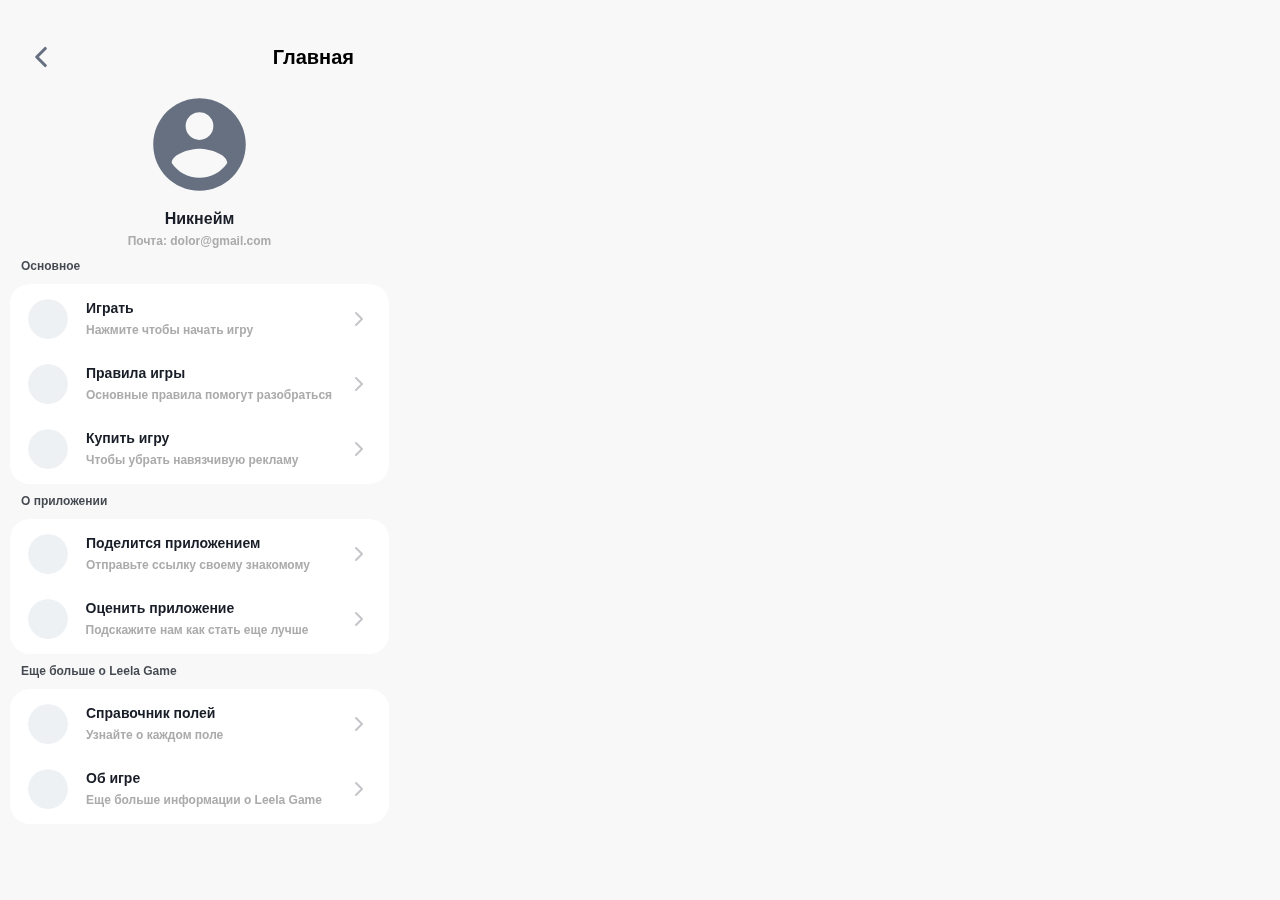
==== commit 424e0385: "Версия 1.2.30. Main на всю" ====
--- a/main.html
+++ b/main.html
@@ -7,7 +7,6 @@
         <link rel="stylesheet" href="styles.css">
         <link rel="manifest" href="manifest.json">
         <title>Generated by Codia AI</title>
-        <link rel="stylesheet" href="https://fonts.googleapis.com/css2?family=Mulish:wght@600;700&display=swap" />
         <link href="https://fonts.googleapis.com/css2?family=Inter:wght@300;400;500;600;700&display=swap" rel="stylesheet">
         <script src="scripts.js" defer></script>       
     </head>
--- a/styles.css
+++ b/styles.css
@@ -819,13 +819,13 @@
 }
 
 .main-container {
-    position: relative;
-    width: 428px;
-    height: 926px;
+    position: fixed;
+    width: 100%;
+    height: 100%;
     margin: 0 auto;
     background: #f8f8f8;
     overflow: hidden;
-    border-radius: 50px;
+    border-radius: 0px;
     box-shadow: 0 20px 104px 0 rgba(0, 0, 0, 0.1);
 }
 .group {
@@ -834,9 +834,10 @@
     justify-content: space-between;
     flex-wrap: nowrap;
     position: relative;
-    width: 369px;
+    width: 330px;
     margin: 40px 0 0 24px;
     z-index: 56;
+    flex-direction: row;
 }
 .pic {
     flex-shrink: 0;
@@ -855,7 +856,7 @@
     position: relative;
     height: 19px;
     color: #000000;
-    font-family: Mulish, var(--default-font-family);
+    font-family: 'Open Sans', sans-serif; ;
     font-size: 20px;
     font-weight: 700;
     line-height: 19px;
@@ -872,7 +873,7 @@
     gap: 10px;
     position: relative;
     width: 379px;
-    margin: 51px 0 0 24px;
+    margin: 15px 0 0 10px;
 }
 .img {
     flex-shrink: 0;
@@ -902,7 +903,7 @@
     height: 18px;
     margin: 0 0 0 69px;
     color: #181d27;
-    font-family: Mulish, var(--default-font-family);
+    font-family: 'Open Sans', sans-serif; ;
     font-size: 16px;
     font-weight: 600;
     line-height: 18px;
@@ -919,7 +920,7 @@
     height: 15px;
     margin: 6px 0 0 0;
     color: #ababab;
-    font-family: Mulish, var(--default-font-family);
+    font-family: 'Open Sans', sans-serif; ;
     font-size: 12px;
     font-weight: 600;
     line-height: 15px;
@@ -943,7 +944,7 @@
     top: 0;
     left: 0;
     color: #181d27;
-    font-family: Mulish, var(--default-font-family);
+    font-family: 'Open Sans', sans-serif; ;
     font-size: 12px;
     font-weight: 600;
     line-height: 15px;
@@ -1006,7 +1007,7 @@
     position: relative;
     height: 18px;
     color: #181d27;
-    font-family: Mulish, var(--default-font-family);
+    font-family: 'Open Sans', sans-serif; ;
     font-size: 14px;
     font-weight: 600;
     line-height: 17.57px;
@@ -1020,7 +1021,7 @@
     position: relative;
     height: 15px;
     color: #ababab;
-    font-family: Mulish, var(--default-font-family);
+    font-family: 'Open Sans', sans-serif; ;
     font-size: 12px;
     font-weight: 600;
     line-height: 15px;
@@ -1077,7 +1078,7 @@
     position: relative;
     height: 18px;
     color: #181d27;
-    font-family: Mulish, var(--default-font-family);
+    font-family: 'Open Sans', sans-serif; ;
     font-size: 14px;
     font-weight: 600;
     line-height: 17.57px;
@@ -1091,7 +1092,7 @@
     position: relative;
     height: 15px;
     color: #ababab;
-    font-family: Mulish, var(--default-font-family);
+    font-family: 'Open Sans', sans-serif; ;
     font-size: 12px;
     font-weight: 600;
     line-height: 15px;
@@ -1148,7 +1149,7 @@
     position: relative;
     height: 18px;
     color: #181d27;
-    font-family: Mulish, var(--default-font-family);
+    font-family: 'Open Sans', sans-serif; ;
     font-size: 14px;
     font-weight: 600;
     line-height: 17.57px;
@@ -1162,7 +1163,7 @@
     position: relative;
     height: 15px;
     color: #ababab;
-    font-family: Mulish, var(--default-font-family);
+    font-family: 'Open Sans', sans-serif; ;
     font-size: 12px;
     font-weight: 600;
     line-height: 15px;
@@ -1197,7 +1198,7 @@
     top: 0;
     left: 0;
     color: #181d27;
-    font-family: Mulish, var(--default-font-family);
+    font-family: 'Open Sans', sans-serif; ;
     font-size: 12px;
     font-weight: 600;
     line-height: 15px;
@@ -1259,7 +1260,7 @@
     position: relative;
     height: 18px;
     color: #181d27;
-    font-family: Mulish, var(--default-font-family);
+    font-family: 'Open Sans', sans-serif; ;
     font-size: 14px;
     font-weight: 600;
     line-height: 17.57px;
@@ -1277,7 +1278,7 @@
     width: 243px;
     height: 15px;
     color: #ababab;
-    font-family: Mulish, var(--default-font-family);
+    font-family: 'Open Sans', sans-serif; ;
     font-size: 12px;
     font-weight: 600;
     line-height: 15px;
@@ -1334,7 +1335,7 @@
     position: relative;
     height: 18px;
     color: #181d27;
-    font-family: Mulish, var(--default-font-family);
+    font-family: 'Open Sans', sans-serif; ;
     font-size: 14px;
     font-weight: 600;
     line-height: 17.57px;
@@ -1348,7 +1349,7 @@
     position: relative;
     height: 15px;
     color: #ababab;
-    font-family: Mulish, var(--default-font-family);
+    font-family: 'Open Sans', sans-serif; ;
     font-size: 12px;
     font-weight: 600;
     line-height: 15px;
@@ -1383,7 +1384,7 @@
     top: 0;
     left: 0;
     color: #181d27;
-    font-family: Mulish, var(--default-font-family);
+    font-family: 'Open Sans', sans-serif; ;
     font-size: 12px;
     font-weight: 600;
     line-height: 15px;
@@ -1445,7 +1446,7 @@
     position: relative;
     height: 18px;
     color: #181d27;
-    font-family: Mulish, var(--default-font-family);
+    font-family: 'Open Sans', sans-serif; ;
     font-size: 14px;
     font-weight: 600;
     line-height: 17.57px;
@@ -1459,7 +1460,7 @@
     position: relative;
     height: 15px;
     color: #ababab;
-    font-family: Mulish, var(--default-font-family);
+    font-family: 'Open Sans', sans-serif; ;
     font-size: 12px;
     font-weight: 600;
     line-height: 15px;
@@ -1516,7 +1517,7 @@
     position: relative;
     height: 18px;
     color: #181d27;
-    font-family: Mulish, var(--default-font-family);
+    font-family: 'Open Sans', sans-serif; ;
     font-size: 14px;
     font-weight: 600;
     line-height: 17.57px;
@@ -1530,7 +1531,7 @@
     position: relative;
     height: 15px;
     color: #ababab;
-    font-family: Mulish, var(--default-font-family);
+    font-family: 'Open Sans', sans-serif; ;
     font-size: 12px;
     font-weight: 600;
     line-height: 15px;
@@ -1550,7 +1551,7 @@
     overflow: hidden;
 }
 
-.playButton {
+#playButton {
     position: relative;
     z-index: 10; /* Обеспечивает, что элемент будет поверх других */
 }
